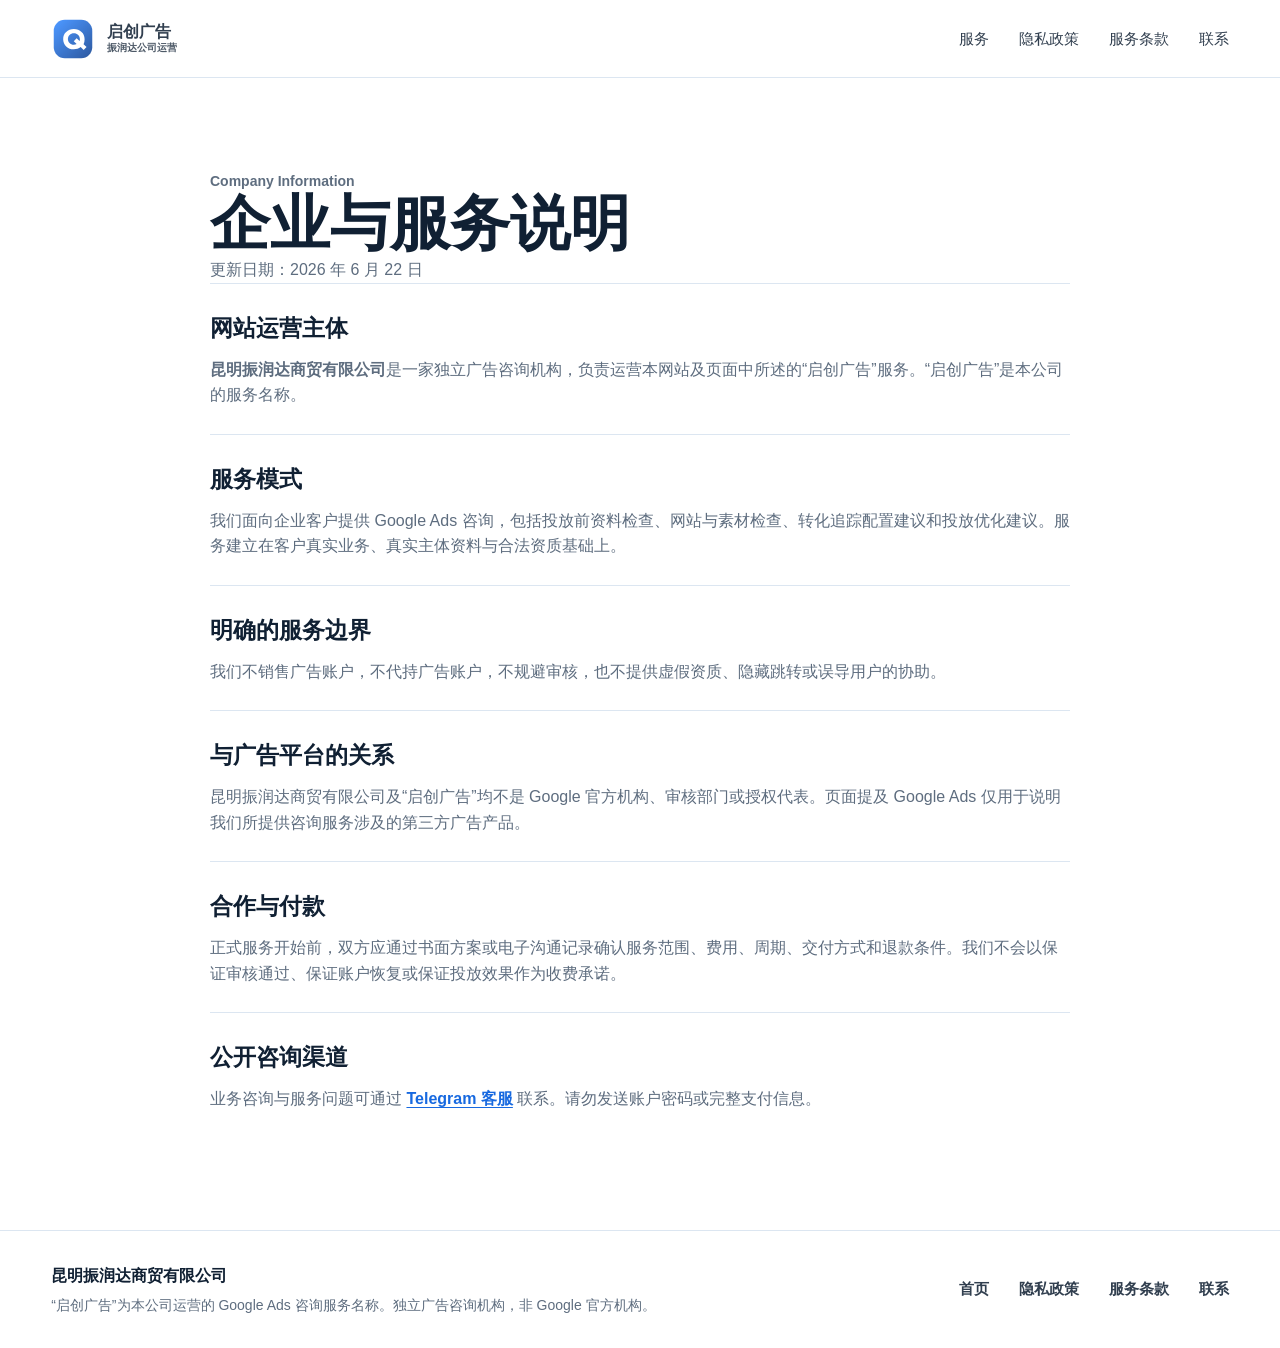
==== company.html @ 860395b4 "Add files via upload" ====
<!DOCTYPE html>
<html lang="zh-CN">
<head>
  <meta charset="UTF-8">
  <meta name="viewport" content="width=device-width, initial-scale=1.0">
  <title>企业信息 | 昆明振润达商贸有限公司</title>
  <meta name="description" content="昆明振润达商贸有限公司是一家独立广告咨询机构，通过启创广告提供 Google Ads 咨询，不销售、不代持广告账户，不规避审核。">
  <link rel="icon" href="favicon.ico" sizes="any">
  <link rel="icon" href="assets/favicon.svg" type="image/svg+xml">
  <link rel="stylesheet" href="styles.css">
</head>
<body class="legal-page">
  <header class="legal-header">
    <a class="brand" href="index.html" aria-label="返回启创首页">
      <img class="brand-logo" src="assets/logo.svg" alt="启创广告">
      <span class="brand-text"><strong>启创广告</strong><small>振润达公司运营</small></span>
    </a>
    <nav aria-label="页面导航">
      <a href="index.html#services">服务</a>
      <a href="privacy.html">隐私政策</a>
      <a href="terms.html">服务条款</a>
      <a href="https://t.me/qichuanggg" target="_blank" rel="noopener">联系</a>
    </nav>
  </header>

  <main class="legal-content">
    <p class="eyebrow">Company Information</p>
    <h1>企业与服务说明</h1>
    <p class="legal-updated">更新日期：2026 年 6 月 22 日</p>

    <section>
      <h2>网站运营主体</h2>
      <p><strong>昆明振润达商贸有限公司</strong>是一家独立广告咨询机构，负责运营本网站及页面中所述的“启创广告”服务。“启创广告”是本公司的服务名称。</p>
    </section>

    <section>
      <h2>服务模式</h2>
      <p>我们面向企业客户提供 Google Ads 咨询，包括投放前资料检查、网站与素材检查、转化追踪配置建议和投放优化建议。服务建立在客户真实业务、真实主体资料与合法资质基础上。</p>
    </section>

    <section>
      <h2>明确的服务边界</h2>
      <p>我们不销售广告账户，不代持广告账户，不规避审核，也不提供虚假资质、隐藏跳转或误导用户的协助。</p>
    </section>

    <section>
      <h2>与广告平台的关系</h2>
      <p>昆明振润达商贸有限公司及“启创广告”均不是 Google 官方机构、审核部门或授权代表。页面提及 Google Ads 仅用于说明我们所提供咨询服务涉及的第三方广告产品。</p>
    </section>

    <section>
      <h2>合作与付款</h2>
      <p>正式服务开始前，双方应通过书面方案或电子沟通记录确认服务范围、费用、周期、交付方式和退款条件。我们不会以保证审核通过、保证账户恢复或保证投放效果作为收费承诺。</p>
    </section>

    <section>
      <h2>公开咨询渠道</h2>
      <p>业务咨询与服务问题可通过 <a href="https://t.me/qichuanggg" target="_blank" rel="noopener">Telegram 客服</a> 联系。请勿发送账户密码或完整支付信息。</p>
    </section>
  </main>

  <footer class="site-footer">
    <div>
      <strong>昆明振润达商贸有限公司</strong>
      <p>“启创广告”为本公司运营的 Google Ads 咨询服务名称。独立广告咨询机构，非 Google 官方机构。</p>
    </div>
    <nav aria-label="页脚导航">
      <a href="index.html">首页</a>
      <a href="privacy.html">隐私政策</a>
      <a href="terms.html">服务条款</a>
      <a href="https://t.me/qichuanggg" target="_blank" rel="noopener">联系</a>
    </nav>
  </footer>
</body>
</html>
---- styles.css ----
:root {
  --ink: #102033;
  --muted: #5e6d7f;
  --line: #dce6f1;
  --paper: #f7fbff;
  --surface: #ffffff;
  --accent: #1769e0;
  --accent-deep: #0c3f92;
  --accent-soft: #e8f1ff;
  --success: #1c8b66;
  --warning: #9b5d00;
  --shadow: 0 18px 48px rgba(18, 53, 92, 0.12);
  --radius: 8px;
}

* {
  box-sizing: border-box;
}

html {
  scroll-behavior: smooth;
}

body {
  margin: 0;
  color: var(--ink);
  background: var(--paper);
  font-family: "Microsoft YaHei", "PingFang SC", "Segoe UI", Arial, sans-serif;
  line-height: 1.6;
}

img {
  display: block;
  max-width: 100%;
}

a {
  color: inherit;
  text-decoration: none;
}

a:focus-visible,
button:focus-visible,
summary:focus-visible,
input:focus-visible,
textarea:focus-visible {
  outline: 3px solid rgba(23, 105, 224, 0.38);
  outline-offset: 3px;
}

.site-header {
  position: fixed;
  inset: 0 0 auto;
  z-index: 20;
  display: grid;
  grid-template-columns: auto 1fr auto;
  align-items: center;
  gap: 28px;
  min-height: 72px;
  padding: 14px clamp(18px, 4vw, 56px);
  color: var(--ink);
  background: rgba(255, 255, 255, 0.96);
  box-shadow: 0 10px 28px rgba(16, 32, 51, 0.08);
  backdrop-filter: blur(18px);
  transition: background 180ms ease, color 180ms ease, box-shadow 180ms ease;
}

.brand {
  display: inline-flex;
  align-items: center;
  gap: 12px;
  min-width: 0;
  white-space: nowrap;
}

.brand-logo {
  display: block;
  width: 44px;
  height: auto;
}

.brand-text {
  display: grid;
  gap: 1px;
  line-height: 1.16;
}

.brand-text strong {
  font-size: 16px;
  font-weight: 900;
}

.brand-text small {
  font-size: 10px;
  font-weight: 800;
  opacity: 0.86;
}

.nav,
.site-footer nav,
.legal-header nav {
  display: flex;
  align-items: center;
  gap: clamp(16px, 2.6vw, 30px);
  font-size: 15px;
}

.nav {
  justify-content: center;
}

.nav a,
.site-footer a,
.legal-header a {
  opacity: 0.86;
}

.nav a:hover,
.site-footer a:hover,
.legal-header a:hover,
.text-link:hover {
  opacity: 1;
  color: var(--accent);
}

.header-cta,
.button {
  display: inline-flex;
  align-items: center;
  justify-content: center;
  gap: 9px;
  min-height: 44px;
  border-radius: 999px;
  font-weight: 800;
  white-space: nowrap;
  transition: transform 160ms ease, box-shadow 160ms ease, background 160ms ease;
}

.header-cta {
  padding: 0 20px;
  color: #fff;
  background: var(--accent);
  box-shadow: 0 12px 26px rgba(23, 105, 224, 0.26);
}

.button {
  min-width: 144px;
  padding: 0 24px;
  border: 1px solid transparent;
}

.button:active,
.header-cta:active,
.floating-contact a:active {
  transform: translateY(1px);
}

.button-primary {
  color: #fff;
  background: var(--accent);
  box-shadow: 0 16px 34px rgba(23, 105, 224, 0.24);
}

.button-primary:hover,
.header-cta:hover {
  background: var(--accent-deep);
}

.button-secondary {
  color: #fff;
  border-color: rgba(255, 255, 255, 0.56);
  background: rgba(255, 255, 255, 0.12);
  backdrop-filter: blur(12px);
}

.button-secondary:hover {
  background: rgba(255, 255, 255, 0.2);
}

.hero {
  position: relative;
  isolation: isolate;
  min-height: 100dvh;
  overflow: hidden;
  color: #fff;
}

.hero-media,
.hero-media img,
.hero-scrim {
  position: absolute;
  inset: 0;
}

.hero-media img {
  width: 100%;
  height: 100%;
  object-fit: cover;
}

.hero-scrim {
  background:
    linear-gradient(90deg, rgba(5, 19, 41, 0.94) 0%, rgba(8, 32, 66, 0.78) 48%, rgba(8, 32, 66, 0.34) 100%),
    linear-gradient(180deg, rgba(5, 19, 41, 0.22), rgba(5, 19, 41, 0.44));
}

.hero-inner {
  position: relative;
  z-index: 1;
  display: grid;
  grid-template-columns: minmax(0, 1fr) minmax(320px, 430px);
  align-items: center;
  gap: clamp(36px, 6vw, 92px);
  width: min(1180px, calc(100% - 36px));
  min-height: 100dvh;
  margin: 0 auto;
  padding: 104px 0 58px;
}

.hero-copy h1,
.section-heading h2,
.intro h2,
.split-copy h2,
.proof-copy h2,
.contact h2,
.legal-content h1 {
  margin: 0;
  letter-spacing: 0;
  line-height: 1.08;
}

.hero-copy h1 {
  max-width: 820px;
  font-size: clamp(40px, 5.4vw, 72px);
}

.eyebrow,
.section-kicker {
  margin: 0 0 14px;
  color: var(--accent);
  font-size: 14px;
  font-weight: 900;
}

.hero .eyebrow {
  color: #8bbcff;
}

.hero-text {
  max-width: 660px;
  margin: 22px 0 0;
  color: rgba(255, 255, 255, 0.86);
  font-size: clamp(17px, 1.8vw, 20px);
}

.hero-actions {
  display: flex;
  flex-wrap: wrap;
  gap: 14px;
  margin-top: 32px;
}

.hero-disclaimer {
  max-width: 760px;
  margin: 20px 0 0;
  color: rgba(255, 255, 255, 0.74);
  font-size: 13px;
}

.status-panel {
  padding: 24px;
  border: 1px solid rgba(255, 255, 255, 0.26);
  border-radius: var(--radius);
  background: rgba(255, 255, 255, 0.12);
  box-shadow: 0 24px 70px rgba(0, 0, 0, 0.28);
  backdrop-filter: blur(18px);
}

.panel-head {
  display: flex;
  align-items: center;
  justify-content: space-between;
  gap: 16px;
  margin-bottom: 22px;
}

.panel-head span {
  color: rgba(255, 255, 255, 0.76);
}

.panel-head strong {
  padding: 7px 10px;
  border-radius: 999px;
  color: #0d2d63;
  background: #d6e8ff;
  font-size: 12px;
}

.check-row {
  display: grid;
  grid-template-columns: 18px 1fr;
  gap: 12px;
  padding: 16px 0;
  border-top: 1px solid rgba(255, 255, 255, 0.18);
}

.check-row strong {
  display: block;
  margin-bottom: 4px;
}

.check-row small,
.panel-note {
  color: rgba(255, 255, 255, 0.74);
}

.check-dot {
  width: 12px;
  height: 12px;
  margin-top: 7px;
  border-radius: 50%;
  background: #59dfa8;
  box-shadow: 0 0 0 6px rgba(89, 223, 168, 0.14);
}

.panel-note {
  margin-top: 16px;
  padding: 14px;
  border-radius: var(--radius);
  background: rgba(255, 255, 255, 0.1);
  font-size: 13px;
}

.identity-band {
  display: flex;
  flex-wrap: wrap;
  justify-content: center;
  align-items: center;
  gap: 12px 20px;
  padding: 20px clamp(18px, 4vw, 56px);
  background: #fff;
  border-bottom: 1px solid var(--line);
}

.identity-band span {
  color: var(--muted);
  font-size: 14px;
}

.identity-band strong {
  font-size: 17px;
}

.identity-band a {
  color: var(--accent);
  font-weight: 800;
}

.section {
  width: min(1180px, calc(100% - 36px));
  margin: 0 auto;
  padding: clamp(72px, 10vw, 112px) 0;
}

.intro-grid {
  display: grid;
  grid-template-columns: minmax(0, 0.9fr) minmax(300px, 0.7fr);
  gap: clamp(28px, 6vw, 76px);
  align-items: end;
}

.intro h2,
.section-heading h2,
.split-copy h2,
.proof-copy h2,
.contact h2 {
  font-size: clamp(31px, 3.8vw, 50px);
}

.intro p,
.split-copy p,
.contact p,
.service-card p,
.timeline-item p,
.faq p,
.site-footer p,
.legal-content p,
.legal-content li,
.trust-item span {
  color: var(--muted);
}

.section-heading {
  max-width: 760px;
  margin-bottom: 34px;
}

.trust-grid {
  display: grid;
  grid-template-columns: repeat(3, minmax(0, 1fr));
  gap: 14px;
  margin-top: 36px;
}

.trust-item {
  padding: 18px;
  border-top: 3px solid var(--accent);
  background: #fff;
  box-shadow: 0 12px 34px rgba(18, 53, 92, 0.06);
}

.trust-item strong {
  display: block;
  margin-bottom: 6px;
  font-size: 18px;
}

.service-grid {
  display: grid;
  grid-template-columns: repeat(3, minmax(0, 1fr));
  gap: 18px;
}

.service-card,
.timeline-item,
.metric-card,
.faq details {
  border: 1px solid var(--line);
  border-radius: var(--radius);
  background: var(--surface);
  box-shadow: 0 14px 36px rgba(18, 53, 92, 0.06);
}

.service-card {
  min-height: 250px;
  padding: 26px;
  transition: transform 180ms ease, box-shadow 180ms ease, border-color 180ms ease;
}

.service-card:hover {
  transform: translateY(-3px);
  border-color: rgba(23, 105, 224, 0.42);
  box-shadow: var(--shadow);
}

.service-card h3,
.timeline-item h3 {
  margin: 18px 0 10px;
  font-size: 21px;
}

.icon {
  display: inline-grid;
  place-items: center;
  width: 48px;
  height: 48px;
  border-radius: var(--radius);
  color: var(--accent-deep);
  background: var(--accent-soft);
  font-weight: 900;
  font-size: 20px;
}

.split-section {
  display: grid;
  grid-template-columns: minmax(0, 1fr) minmax(320px, 0.82fr);
  gap: clamp(32px, 6vw, 84px);
  align-items: center;
  width: min(1180px, calc(100% - 36px));
  margin: 0 auto;
  padding: clamp(72px, 9vw, 108px) 0;
}

.split-image {
  overflow: hidden;
  border-radius: var(--radius);
  box-shadow: var(--shadow);
}

.split-image img {
  width: 100%;
  aspect-ratio: 1.14;
  object-fit: cover;
}

.boundary-list {
  display: grid;
  gap: 14px;
  margin: 28px 0;
  padding: 0;
  list-style: none;
}

.boundary-list li {
  position: relative;
  padding: 16px 18px 16px 46px;
  border: 1px solid var(--line);
  border-radius: var(--radius);
  background: #fff;
  color: var(--muted);
}

.boundary-list li::before {
  content: "";
  position: absolute;
  top: 23px;
  left: 20px;
  width: 12px;
  height: 12px;
  border-radius: 50%;
  background: var(--success);
}

.text-link {
  color: var(--accent);
  font-weight: 900;
}

.timeline {
  display: grid;
  grid-template-columns: repeat(4, minmax(0, 1fr));
  gap: 16px;
}

.timeline-item {
  padding: 24px;
}

.timeline-item span {
  display: inline-grid;
  place-items: center;
  width: 36px;
  height: 36px;
  border-radius: var(--radius);
  color: #fff;
  background: var(--accent);
  font-weight: 900;
}

.proof {
  display: grid;
  grid-template-columns: minmax(0, 0.75fr) minmax(360px, 1fr);
  gap: clamp(28px, 6vw, 76px);
  align-items: center;
}

.metric-grid {
  display: grid;
  grid-template-columns: repeat(3, minmax(0, 1fr));
  gap: 14px;
}

.metric-card {
  min-height: 156px;
  padding: 24px;
}

.metric-card strong {
  display: block;
  color: var(--accent);
  font-size: clamp(22px, 2.5vw, 30px);
  line-height: 1.2;
}

.metric-card span {
  display: block;
  margin-top: 12px;
  color: var(--muted);
  font-weight: 700;
}

.faq-list {
  display: grid;
  gap: 12px;
}

.faq details {
  padding: 0 22px;
}

.faq summary {
  cursor: pointer;
  padding: 22px 0;
  font-weight: 900;
}

.faq p {
  margin: 0;
  padding: 0 0 22px;
}

.contact {
  padding: clamp(72px, 10vw, 116px) 18px;
  color: #fff;
  background:
    linear-gradient(135deg, rgba(12, 63, 146, 0.96), rgba(23, 105, 224, 0.94)),
    url("https://images.unsplash.com/photo-1551288049-bebda4e38f71?auto=format&fit=crop&w=1400&q=82") center / cover;
}

.contact-inner {
  width: min(980px, 100%);
  margin: 0 auto;
}

.contact .eyebrow,
.contact p {
  color: rgba(255, 255, 255, 0.84);
}

.contact-actions {
  display: flex;
  flex-wrap: wrap;
  gap: 14px;
  margin-top: 30px;
}

.button-light {
  color: var(--accent-deep);
  background: #fff;
}

.button-light:hover {
  background: var(--accent-soft);
}

.button-outline {
  color: #fff;
  border-color: rgba(255, 255, 255, 0.64);
  background: transparent;
}

.button-outline:hover {
  background: rgba(255, 255, 255, 0.12);
}

.contact-operator {
  margin-top: 22px;
  font-size: 14px;
}

.floating-contact {
  position: fixed;
  right: 20px;
  bottom: 22px;
  z-index: 19;
  display: grid;
  gap: 10px;
}

.floating-contact a {
  display: grid;
  place-items: center;
  width: 56px;
  min-height: 56px;
  border-radius: var(--radius);
  color: #fff;
  background: var(--accent);
  box-shadow: 0 16px 36px rgba(23, 105, 224, 0.28);
  font-weight: 900;
  font-size: 12px;
}

.floating-contact i {
  font-size: 15px;
}

.site-footer {
  display: flex;
  align-items: center;
  justify-content: space-between;
  gap: 24px;
  padding: 32px clamp(18px, 4vw, 56px);
  background: #fff;
  border-top: 1px solid var(--line);
}

.site-footer p {
  margin: 6px 0 0;
  max-width: 680px;
  font-size: 14px;
}

.site-footer nav {
  flex-wrap: wrap;
  justify-content: flex-end;
  font-weight: 800;
}

.reveal {
  opacity: 0;
  transform: translateY(18px);
  transition: opacity 520ms ease, transform 520ms ease;
}

.reveal.is-visible {
  opacity: 1;
  transform: translateY(0);
}

.delay-100 {
  transition-delay: 100ms;
}

.delay-150 {
  transition-delay: 150ms;
}

.delay-200 {
  transition-delay: 200ms;
}

.delay-300 {
  transition-delay: 300ms;
}

.legal-page {
  background: #fff;
}

.legal-header {
  display: flex;
  align-items: center;
  justify-content: space-between;
  gap: 22px;
  min-height: 78px;
  padding: 14px clamp(18px, 4vw, 56px);
  border-bottom: 1px solid var(--line);
  background: #fff;
}

.legal-content {
  width: min(860px, calc(100% - 36px));
  margin: 0 auto;
  padding: clamp(58px, 8vw, 92px) 0;
}

.legal-content h1 {
  font-size: clamp(38px, 6vw, 60px);
}

.legal-updated {
  margin: 14px 0 42px;
}

.legal-content section {
  padding: 26px 0;
  border-top: 1px solid var(--line);
}

.legal-content h2 {
  margin: 0 0 10px;
  font-size: 23px;
}

.legal-content p {
  margin: 0;
}

.legal-content a {
  color: var(--accent);
  font-weight: 800;
  text-decoration: underline;
  text-underline-offset: 3px;
}

@media (prefers-reduced-motion: reduce) {
  *,
  *::before,
  *::after {
    scroll-behavior: auto !important;
    transition-duration: 0.01ms !important;
    animation-duration: 0.01ms !important;
    animation-iteration-count: 1 !important;
  }

  .reveal {
    opacity: 1;
    transform: none;
  }
}

@media (max-width: 980px) {
  .site-header {
    grid-template-columns: 1fr auto;
  }

  .nav {
    display: none;
  }

  .hero-inner,
  .intro-grid,
  .split-section,
  .proof {
    grid-template-columns: 1fr;
  }

  .hero-inner {
    align-items: end;
    padding-top: 96px;
  }

  .status-panel {
    max-width: 560px;
  }

  .service-grid,
  .timeline,
  .metric-grid,
  .trust-grid {
    grid-template-columns: repeat(2, minmax(0, 1fr));
  }

}

@media (max-width: 720px) {
  .legal-header {
    align-items: flex-start;
    flex-direction: column;
  }

  .legal-header nav {
    flex-wrap: wrap;
  }
}

@media (max-width: 640px) {
  .site-header {
    min-height: 64px;
    padding: 12px 16px;
  }

  .brand-logo {
    width: 40px;
  }

  .brand-text strong {
    font-size: 14px;
  }

  .brand-text small {
    font-size: 9px;
  }

  .header-cta {
    min-height: 40px;
    padding: 0 14px;
  }

  .hero-copy h1 {
    font-size: 36px;
  }

  .hero-actions,
  .hero-actions .button {
    width: 100%;
  }

  .service-grid,
  .timeline,
  .metric-grid,
  .trust-grid {
    grid-template-columns: 1fr;
  }

  .service-card,
  .timeline-item,
  .metric-card {
    min-height: auto;
  }

  .floating-contact {
    right: 12px;
    bottom: 12px;
  }

  .floating-contact a {
    width: 50px;
    min-height: 50px;
  }

  .site-footer {
    display: grid;
  }

  .site-footer nav {
    justify-content: flex-start;
  }
}
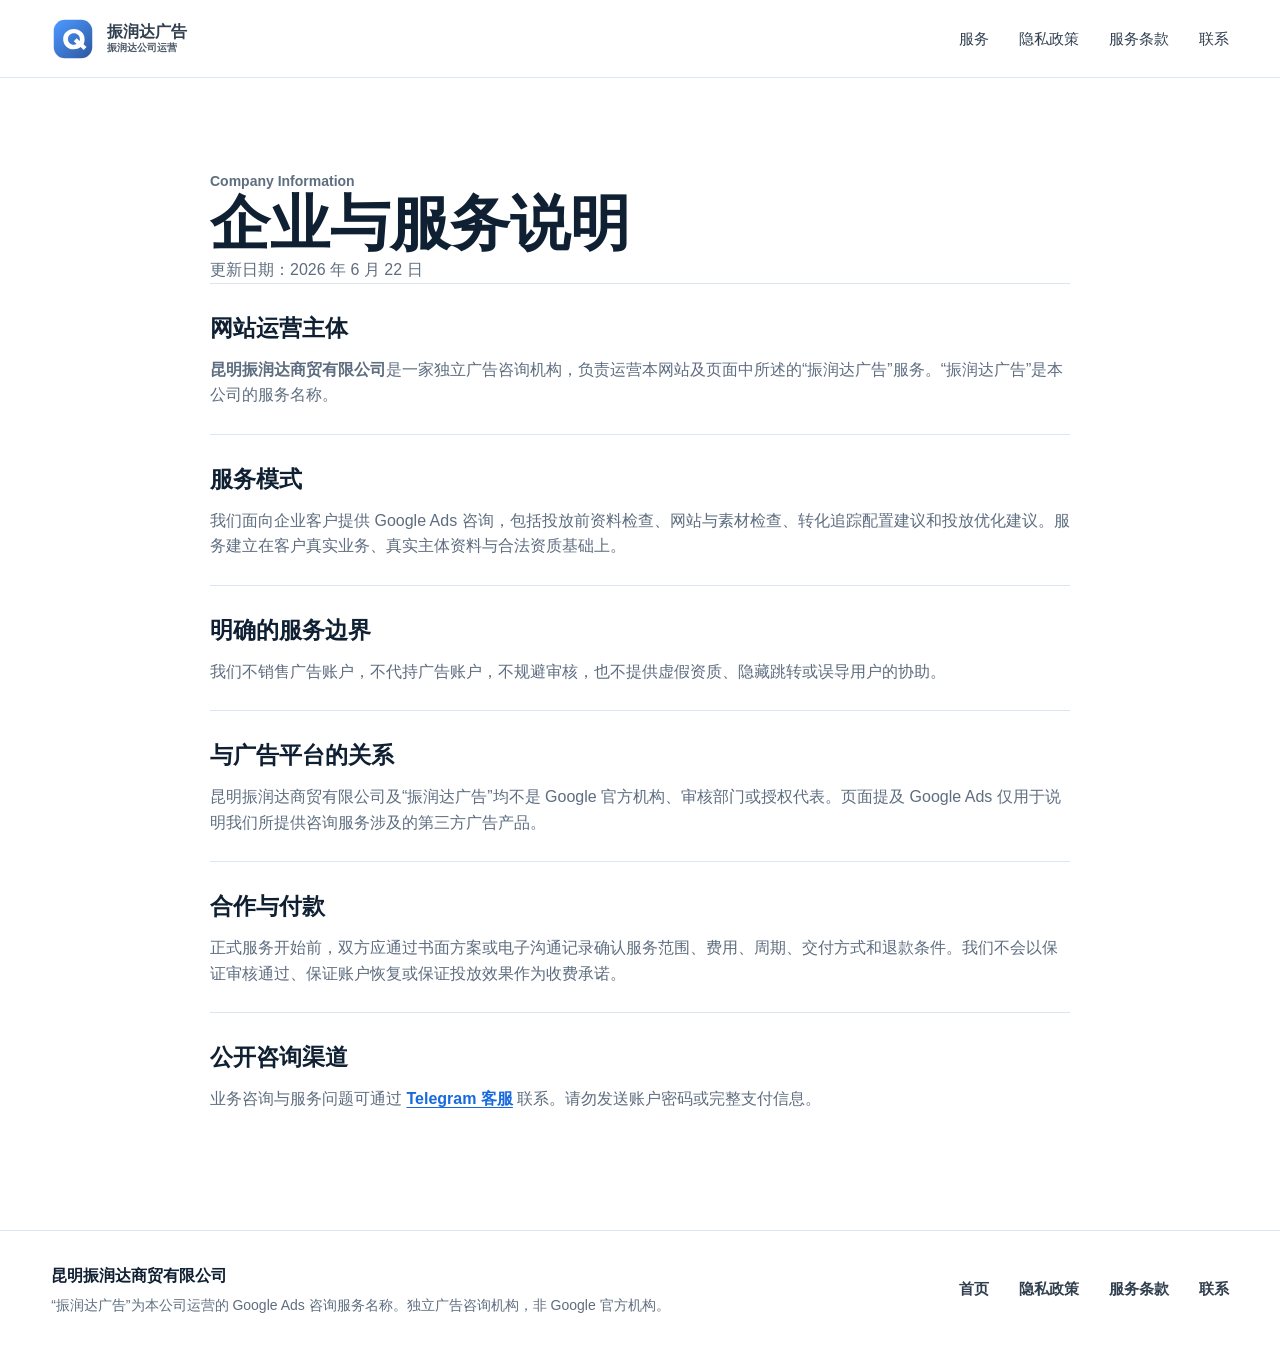
==== commit 7c902081: "Update company.html" ====
--- a/company.html
+++ b/company.html
@@ -4,16 +4,16 @@
   <meta charset="UTF-8">
   <meta name="viewport" content="width=device-width, initial-scale=1.0">
   <title>企业信息 | 昆明振润达商贸有限公司</title>
-  <meta name="description" content="昆明振润达商贸有限公司是一家独立广告咨询机构，通过启创广告提供 Google Ads 咨询，不销售、不代持广告账户，不规避审核。">
+  <meta name="description" content="昆明振润达商贸有限公司是一家独立广告咨询机构，通过振润达广告提供 Google Ads 咨询，不销售、不代持广告账户，不规避审核。">
   <link rel="icon" href="favicon.ico" sizes="any">
   <link rel="icon" href="assets/favicon.svg" type="image/svg+xml">
   <link rel="stylesheet" href="styles.css">
 </head>
 <body class="legal-page">
   <header class="legal-header">
-    <a class="brand" href="index.html" aria-label="返回启创首页">
-      <img class="brand-logo" src="assets/logo.svg" alt="启创广告">
-      <span class="brand-text"><strong>启创广告</strong><small>振润达公司运营</small></span>
+    <a class="brand" href="index.html" aria-label="返回振润达首页">
+      <img class="brand-logo" src="assets/logo.svg" alt="振润达广告">
+      <span class="brand-text"><strong>振润达广告</strong><small>振润达公司运营</small></span>
     </a>
     <nav aria-label="页面导航">
       <a href="index.html#services">服务</a>
@@ -30,7 +30,7 @@
 
     <section>
       <h2>网站运营主体</h2>
-      <p><strong>昆明振润达商贸有限公司</strong>是一家独立广告咨询机构，负责运营本网站及页面中所述的“启创广告”服务。“启创广告”是本公司的服务名称。</p>
+      <p><strong>昆明振润达商贸有限公司</strong>是一家独立广告咨询机构，负责运营本网站及页面中所述的“振润达广告”服务。“振润达广告”是本公司的服务名称。</p>
     </section>
 
     <section>
@@ -45,7 +45,7 @@
 
     <section>
       <h2>与广告平台的关系</h2>
-      <p>昆明振润达商贸有限公司及“启创广告”均不是 Google 官方机构、审核部门或授权代表。页面提及 Google Ads 仅用于说明我们所提供咨询服务涉及的第三方广告产品。</p>
+      <p>昆明振润达商贸有限公司及“振润达广告”均不是 Google 官方机构、审核部门或授权代表。页面提及 Google Ads 仅用于说明我们所提供咨询服务涉及的第三方广告产品。</p>
     </section>
 
     <section>
@@ -62,7 +62,7 @@
   <footer class="site-footer">
     <div>
       <strong>昆明振润达商贸有限公司</strong>
-      <p>“启创广告”为本公司运营的 Google Ads 咨询服务名称。独立广告咨询机构，非 Google 官方机构。</p>
+      <p>“振润达广告”为本公司运营的 Google Ads 咨询服务名称。独立广告咨询机构，非 Google 官方机构。</p>
     </div>
     <nav aria-label="页脚导航">
       <a href="index.html">首页</a>
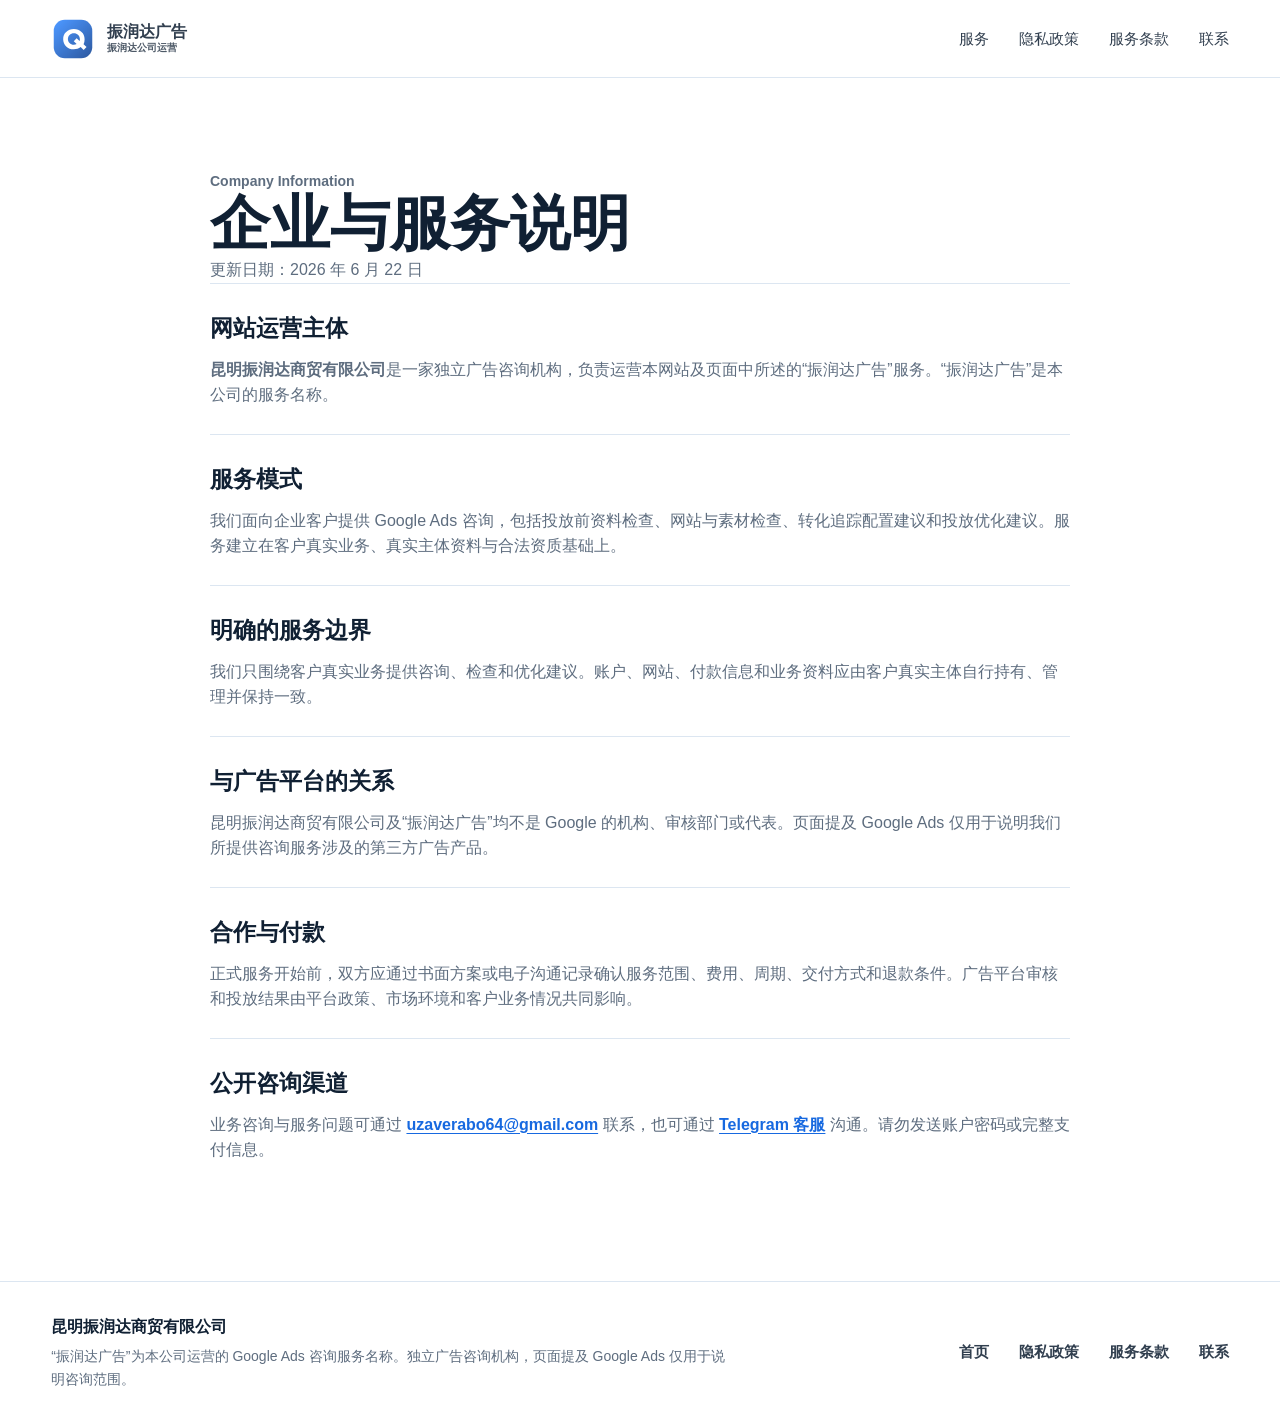
==== commit 380bca78: "Add files via upload" ====
--- a/company.html
+++ b/company.html
@@ -4,7 +4,7 @@
   <meta charset="UTF-8">
   <meta name="viewport" content="width=device-width, initial-scale=1.0">
   <title>企业信息 | 昆明振润达商贸有限公司</title>
-  <meta name="description" content="昆明振润达商贸有限公司是一家独立广告咨询机构，通过振润达广告提供 Google Ads 咨询，不销售、不代持广告账户，不规避审核。">
+  <meta name="description" content="昆明振润达商贸有限公司是一家独立广告咨询机构，通过振润达广告提供 Google Ads 咨询、网站合规检查、素材建议和投放优化支持。">
   <link rel="icon" href="favicon.ico" sizes="any">
   <link rel="icon" href="assets/favicon.svg" type="image/svg+xml">
   <link rel="stylesheet" href="styles.css">
@@ -19,7 +19,7 @@
       <a href="index.html#services">服务</a>
       <a href="privacy.html">隐私政策</a>
       <a href="terms.html">服务条款</a>
-      <a href="https://t.me/qichuanggg" target="_blank" rel="noopener">联系</a>
+      <a href="mailto:uzaverabo64@gmail.com">联系</a>
     </nav>
   </header>
 
@@ -40,35 +40,35 @@
 
     <section>
       <h2>明确的服务边界</h2>
-      <p>我们不销售广告账户，不代持广告账户，不规避审核，也不提供虚假资质、隐藏跳转或误导用户的协助。</p>
+      <p>我们只围绕客户真实业务提供咨询、检查和优化建议。账户、网站、付款信息和业务资料应由客户真实主体自行持有、管理并保持一致。</p>
     </section>
 
     <section>
       <h2>与广告平台的关系</h2>
-      <p>昆明振润达商贸有限公司及“振润达广告”均不是 Google 官方机构、审核部门或授权代表。页面提及 Google Ads 仅用于说明我们所提供咨询服务涉及的第三方广告产品。</p>
+      <p>昆明振润达商贸有限公司及“振润达广告”均不是 Google 的机构、审核部门或代表。页面提及 Google Ads 仅用于说明我们所提供咨询服务涉及的第三方广告产品。</p>
     </section>
 
     <section>
       <h2>合作与付款</h2>
-      <p>正式服务开始前，双方应通过书面方案或电子沟通记录确认服务范围、费用、周期、交付方式和退款条件。我们不会以保证审核通过、保证账户恢复或保证投放效果作为收费承诺。</p>
+      <p>正式服务开始前，双方应通过书面方案或电子沟通记录确认服务范围、费用、周期、交付方式和退款条件。广告平台审核和投放结果由平台政策、市场环境和客户业务情况共同影响。</p>
     </section>
 
     <section>
       <h2>公开咨询渠道</h2>
-      <p>业务咨询与服务问题可通过 <a href="https://t.me/qichuanggg" target="_blank" rel="noopener">Telegram 客服</a> 联系。请勿发送账户密码或完整支付信息。</p>
+      <p>业务咨询与服务问题可通过 <a href="mailto:uzaverabo64@gmail.com">uzaverabo64@gmail.com</a> 联系，也可通过 <a href="https://t.me/qichuanggg" target="_blank" rel="noopener">Telegram 客服</a> 沟通。请勿发送账户密码或完整支付信息。</p>
     </section>
   </main>
 
   <footer class="site-footer">
     <div>
       <strong>昆明振润达商贸有限公司</strong>
-      <p>“振润达广告”为本公司运营的 Google Ads 咨询服务名称。独立广告咨询机构，非 Google 官方机构。</p>
+      <p>“振润达广告”为本公司运营的 Google Ads 咨询服务名称。独立广告咨询机构，页面提及 Google Ads 仅用于说明咨询范围。</p>
     </div>
     <nav aria-label="页脚导航">
       <a href="index.html">首页</a>
       <a href="privacy.html">隐私政策</a>
       <a href="terms.html">服务条款</a>
-      <a href="https://t.me/qichuanggg" target="_blank" rel="noopener">联系</a>
+      <a href="mailto:uzaverabo64@gmail.com">联系</a>
     </nav>
   </footer>
 </body>
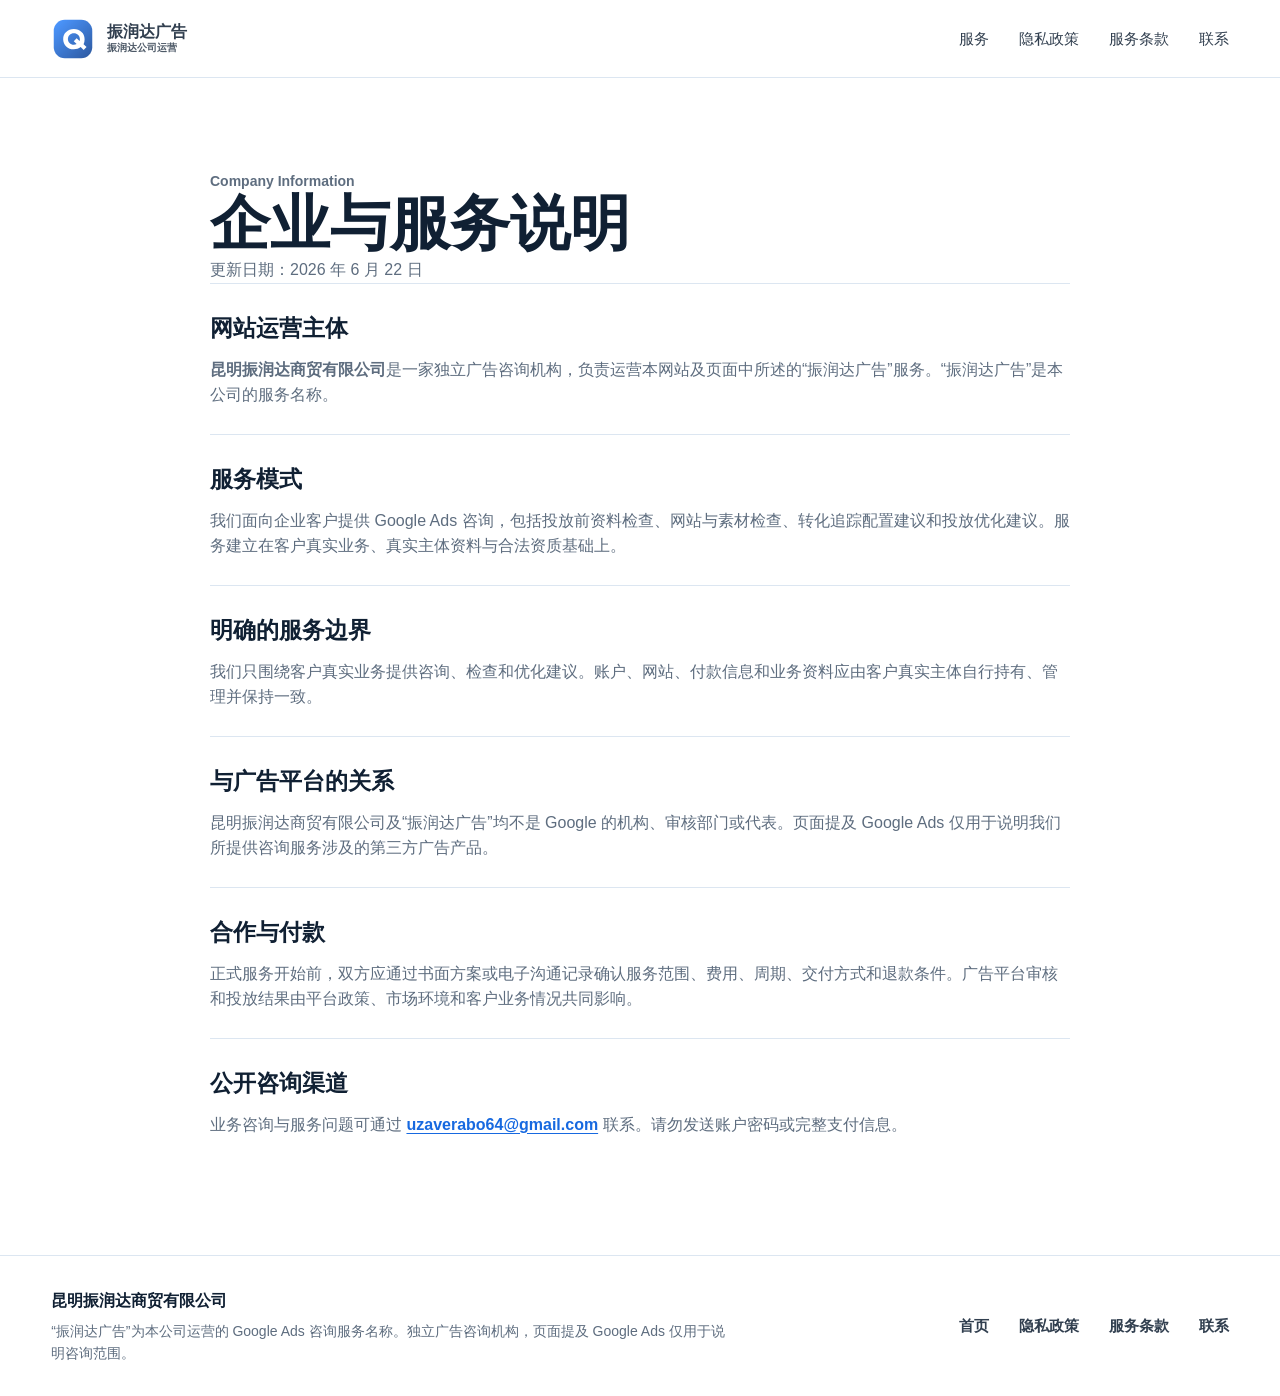
==== commit 8142fc0c: "Add files via upload" ====
--- a/company.html
+++ b/company.html
@@ -55,7 +55,7 @@
 
     <section>
       <h2>公开咨询渠道</h2>
-      <p>业务咨询与服务问题可通过 <a href="mailto:uzaverabo64@gmail.com">uzaverabo64@gmail.com</a> 联系，也可通过 <a href="https://t.me/qichuanggg" target="_blank" rel="noopener">Telegram 客服</a> 沟通。请勿发送账户密码或完整支付信息。</p>
+      <p>业务咨询与服务问题可通过 <a href="mailto:uzaverabo64@gmail.com">uzaverabo64@gmail.com</a> 联系。请勿发送账户密码或完整支付信息。</p>
     </section>
   </main>
 
--- a/styles.css
+++ b/styles.css
@@ -177,6 +177,80 @@
   background: rgba(255, 255, 255, 0.2);
 }
 
+.ui-icon {
+  position: relative;
+  display: inline-block;
+  width: 17px;
+  height: 17px;
+  flex: 0 0 17px;
+}
+
+.ui-icon-mail::before {
+  content: "";
+  position: absolute;
+  inset: 2px 1px 3px;
+  border: 2px solid currentColor;
+  border-radius: 4px;
+}
+
+.ui-icon-mail::after {
+  content: "";
+  position: absolute;
+  left: 3px;
+  right: 3px;
+  top: 5px;
+  height: 8px;
+  border-left: 2px solid currentColor;
+  border-bottom: 2px solid currentColor;
+  transform: rotate(-45deg);
+}
+
+.ui-icon-check::before {
+  content: "";
+  position: absolute;
+  left: 3px;
+  top: 2px;
+  width: 11px;
+  height: 13px;
+  border: 2px solid currentColor;
+  border-radius: 3px;
+}
+
+.ui-icon-check::after {
+  content: "";
+  position: absolute;
+  left: 5px;
+  top: 7px;
+  width: 8px;
+  height: 5px;
+  border-left: 2px solid currentColor;
+  border-bottom: 2px solid currentColor;
+  transform: rotate(-45deg);
+}
+
+.ui-icon-up::before {
+  content: "";
+  position: absolute;
+  left: 4px;
+  top: 6px;
+  width: 9px;
+  height: 9px;
+  border-left: 2px solid currentColor;
+  border-top: 2px solid currentColor;
+  transform: rotate(45deg);
+}
+
+.ui-icon-up::after {
+  content: "";
+  position: absolute;
+  left: 8px;
+  top: 5px;
+  width: 2px;
+  height: 11px;
+  background: currentColor;
+  border-radius: 2px;
+}
+
 .hero {
   position: relative;
   isolation: isolate;
@@ -450,6 +524,7 @@
 }
 
 .icon {
+  position: relative;
   display: inline-grid;
   place-items: center;
   width: 48px;
@@ -461,6 +536,83 @@
   font-size: 20px;
 }
 
+.icon::before,
+.icon::after {
+  content: "";
+  display: block;
+}
+
+.icon-doc::before {
+  width: 18px;
+  height: 22px;
+  border: 2px solid currentColor;
+  border-radius: 4px;
+  box-shadow: inset 0 7px 0 rgba(23, 105, 224, 0.16);
+}
+
+.icon-shield::before {
+  width: 20px;
+  height: 23px;
+  background: currentColor;
+  clip-path: polygon(50% 0, 90% 15%, 84% 68%, 50% 100%, 16% 68%, 10% 15%);
+  opacity: 0.92;
+}
+
+.icon-ad::before {
+  width: 24px;
+  height: 17px;
+  border: 2px solid currentColor;
+  border-radius: 5px;
+}
+
+.icon-ad::after {
+  position: absolute;
+  width: 10px;
+  height: 2px;
+  background: currentColor;
+  transform: translateY(13px);
+}
+
+.icon-chart::before {
+  width: 24px;
+  height: 18px;
+  border-left: 2px solid currentColor;
+  border-bottom: 2px solid currentColor;
+}
+
+.icon-chart::after {
+  position: absolute;
+  width: 20px;
+  height: 12px;
+  border-left: 3px solid currentColor;
+  border-bottom: 3px solid currentColor;
+  transform: translate(2px, -2px) skew(-22deg);
+}
+
+.icon-target::before {
+  width: 24px;
+  height: 24px;
+  border: 2px solid currentColor;
+  border-radius: 50%;
+  box-shadow: inset 0 0 0 5px var(--accent-soft), inset 0 0 0 8px currentColor;
+}
+
+.icon-bell::before {
+  width: 18px;
+  height: 20px;
+  border: 2px solid currentColor;
+  border-radius: 12px 12px 7px 7px;
+}
+
+.icon-bell::after {
+  position: absolute;
+  width: 8px;
+  height: 3px;
+  border-radius: 999px;
+  background: currentColor;
+  transform: translateY(13px);
+}
+
 .split-section {
   display: grid;
   grid-template-columns: minmax(0, 1fr) minmax(320px, 0.82fr);
@@ -593,8 +745,8 @@
   padding: clamp(72px, 10vw, 116px) 18px;
   color: #fff;
   background:
-    linear-gradient(135deg, rgba(12, 63, 146, 0.96), rgba(23, 105, 224, 0.94)),
-    url("https://images.unsplash.com/photo-1551288049-bebda4e38f71?auto=format&fit=crop&w=1400&q=82") center / cover;
+    radial-gradient(circle at 82% 18%, rgba(139, 211, 255, 0.32), transparent 32%),
+    linear-gradient(135deg, rgba(12, 63, 146, 0.98), rgba(23, 105, 224, 0.96));
 }
 
 .contact-inner {
@@ -660,10 +812,6 @@
   font-size: 12px;
 }
 
-.floating-contact i {
-  font-size: 15px;
-}
-
 .site-footer {
   display: flex;
   align-items: center;
